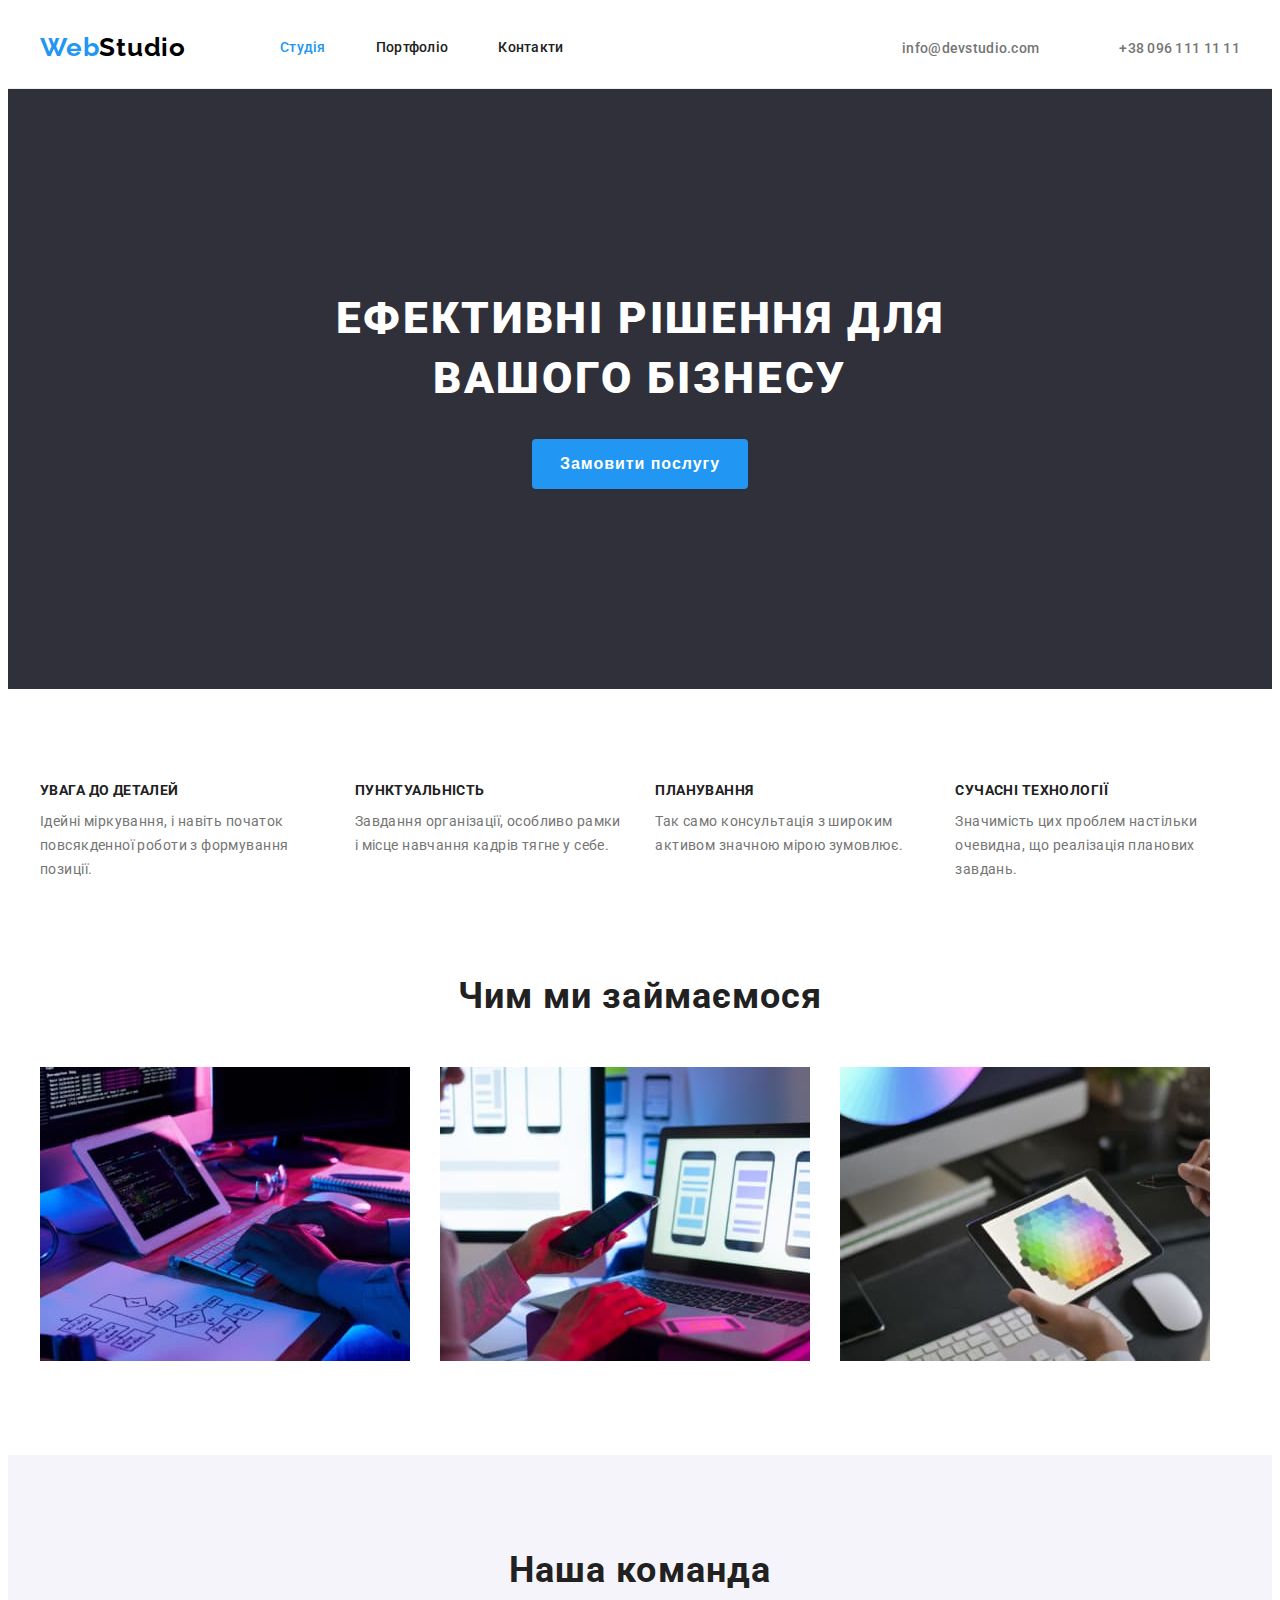
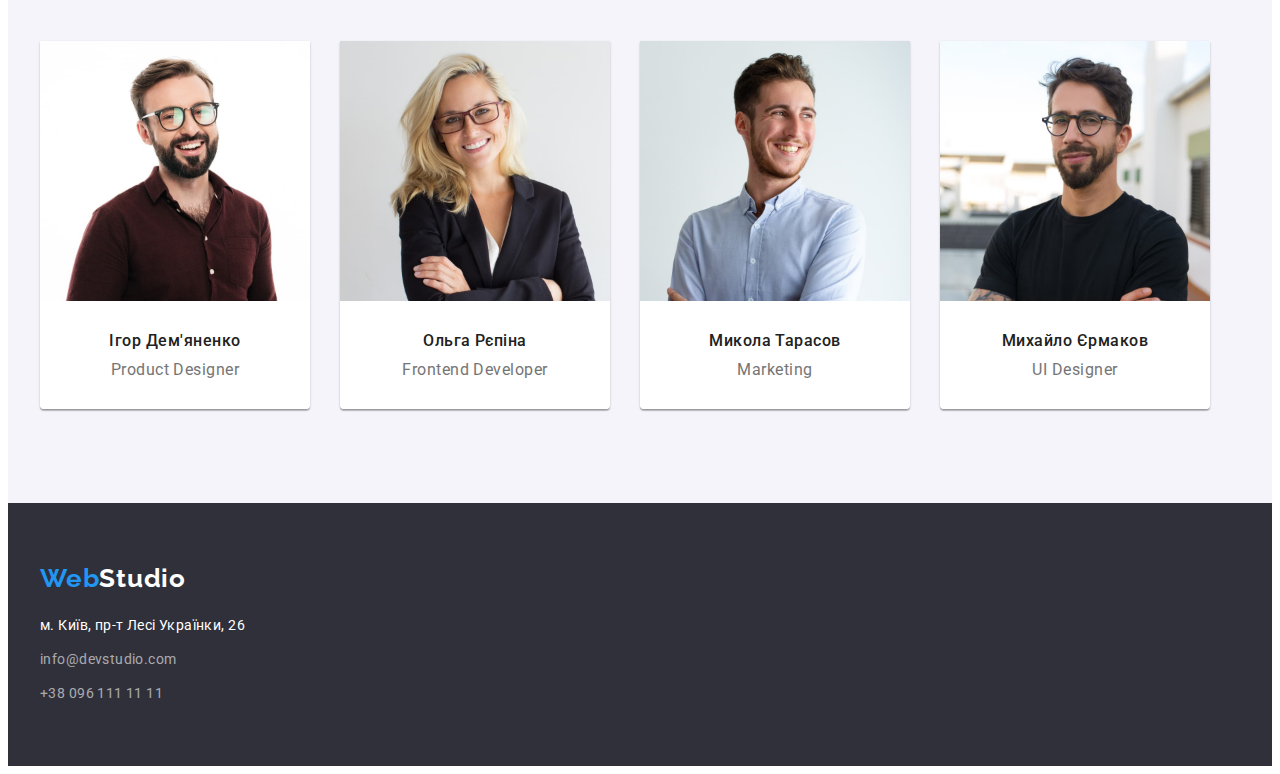
==== index.html @ 1982bd84 "add" ====
<!DOCTYPE html>
<html lang="uk">

<head>
  <meta charset="UTF-8" />
  <meta http-equiv="X-UA-Compatible" content="IE=edge" />
  <meta name="viewport" content="width=device-width, initial-scale=1.0" />
  <title>Document</title>
  <link rel="preconnect" href="https://fonts.googleapis.com" />
  <link rel="preconnect" href="https://fonts.gstatic.com" crossorigin />
  <link href="https://fonts.googleapis.com/css2?family=Raleway:wght@700&family=Roboto:wght@400;500;700;900&display=swap"
    rel="stylesheet" />
  <link rel="stylesheet" href="https://cdnjs.cloudflare.com/ajax/libs/modern-normalize/1.1.0/modern-normalize.min.css"
    integrity="sha512-wpPYUAdjBVSE4KJnH1VR1HeZfpl1ub8YT/NKx4PuQ5NmX2tKuGu6U/JRp5y+Y8XG2tV+wKQpNHVUX03MfMFn9Q=="
    crossorigin="anonymous" referrerpolicy="no-referrer" />
  <link rel="stylesheet" href="./css/styles.css" />
</head>

<body>
  <header class="main-header">
    <div class="container header-container">
      <nav class="page-nav">
        <a class="logo-link link" href="">
          <span class="logo-color-blue">Web<span class="logo-color-black">Studio</span></span>
        </a>
        <ul class="nav-list list">
          <li class="nav-list-item">
            <a class="nav-list-link-act link st" href="./index.html">Студія</a>
          </li>
          <li class="nav-list-item">
            <a class="nav-list-link-act link" href="./portfolio.html">Портфоліо</a>
          </li>
          <li class="nav-list-item">
            <a class="nav-list-link-act link" href="">Контакти</a>
          </li>
        </ul>
      </nav>
      <ul class="link-hd list">
        <li class="link-hd-item">
          <a class="contact-mail link" href="mailto:info@devstudio.com">info@devstudio.com</a>
        </li>
        <li class="link-hd-item">
          <a class="contact-number link" href="tel:+380961111111">+38 096 111 11 11</a>
        </li>
      </ul>
    </div>
  </header>
  <main>
    <section class="primery-box">
      <div class="box-con container">
        <h1 class="primery-title">Ефективні рішення для вашого бізнесу</h1>
        <button class="primery-btn" type="button">Замовити послугу</button>
      </div>
    </section>
    <section class="section-main">
      <div class="main-con container">
        <ul class="main-list list">
          <li class="main-list-item">
            <h3 class="main-list-subtitle">увага до деталей</h3>
            <p class="main-list-desc">
              Ідейні міркування, і навіть початок повсякденної роботи з
              формування позиції.
            </p>
          </li>
          <li class="main-list-item">
            <h3 class="main-list-subtitle">пунктуальність</h3>
            <p class="main-list-desc">
              Завдання організації, особливо рамки і місце навчання кадрів тягне
              у себе.
            </p>
          </li>
          <li class="main-list-item">
            <h3 class="main-list-subtitle">планування</h3>
            <p class="main-list-desc">
              Так само консультація з широким активом значною мірою зумовлює.
            </p>
          </li>
          <li class="main-list-item">
            <h3 class="main-list-subtitle">сучасні технології</h3>
            <p class="main-list-desc">
              Значимість цих проблем настільки очевидна, що реалізація планових
              завдань.
            </p>
          </li>
        </ul>
      </div>
    </section>
    <section class="section">
      <div class="gallery-con container">
        <h2 class="heading">Чим ми займаємося</h2>
        <ul class="gallery-list list">
          <li class="gallery-list-item">
            <img class="gallery-list-item-img" src="./images/img.jpg" alt="схема" width="370" height="294" />
          </li>
          <li class="gallery-list-item">
            <img class="gallery-list-item-img" src="./images/img-1.jpg" alt="ноутбук" width="370" height="294" />
          </li>
          <li class="gallery-list-item">
            <img class="gallery-list-item-img" src="./images/img-2.jpg" alt="планшет" width="370" height="294" />
          </li>
        </ul>
      </div>
    </section>
    <section class="section crew">
      <div class="crew-con container">
        <h2 class="heading">Наша команда</h2>
        <ul class="crew-list list">
          <li class="crew-list-item">
            <img class="crew-list-item-img" src="./images/img-3.jpg" alt="фото" width="270" height="260" />
            <div class="crew-pers">
              <h3 class="crew-list-item-name">Ігор Дем'яненко</h3>
              <p class="crew-list-item-prof" lang="en">Product Designer</p>
            </div>
          </li>
          <li class="crew-list-item">
            <img class="crew-list-item-img" src="./images/img-4.jpg" alt="фото" width="270" height="260" />
            <div class="crew-pers">
              <h3 class="crew-list-item-name">Ольга Рєпіна</h3>
              <p class="crew-list-item-prof" lang="en">Frontend Developer</p>
            </div>
          </li>
          <li class="crew-list-item">
            <img class="crew-list-item-img" src="./images/img-5.jpg" alt="фото" width="270" height="260" />
            <div class="crew-pers">
              <h3 class="crew-list-item-name">Микола Тарасов</h3>
              <p class="crew-list-item-prof" lang="en">Marketing</p>
            </div>
          </li>
          <li class="crew-list-item">
            <img class="crew-list-item-img" src="./images/img-6.jpg" alt="фото" width="270" height="260" />
            <div class="crew-pers">
              <h3 class="crew-list-item-name">Михайло Єрмаков</h3>
              <p class="crew-list-item-prof" lang="en">UI Designer</p>
            </div>
          </li>
        </ul>
      </div>
    </section>
  </main>
  <footer class="ft">
    <div class="tf-con container">
      <a class="logo-link-ft link" href="">
        <span class="logo-color-blue">Web</span><span class="logo-color-white">Studio</span>
      </a>
      <address class="adress-ft">
        <ul class="link-ft list">
          <li class="link-ft-item">
            <a class="contact-address-ft link" href="https://goo.gl/maps/BN8ndXtTMsgmYheH6" target="_blanK"
              rel="noopener noreferrer">
              м. Київ, пр-т Лесі Українки, 26</a>
          </li>
          <li class="link-ft-item">
            <a class="contact-mail-ft link" href="mailto:info@devstudio.com">
              info@devstudio.com</a>
          </li>
          <li class="link-ft-item">
            <a class="contact-number-ft link" href="tel:+380961111111">
              +38 096 111 11 11</a>
          </li>
        </ul>
      </address>
    </div>

  </footer>
</body>

</html>
---- css/styles.css ----
:root {
  --primery-font-family: "Roboto", sans-serif;
  --secondary-font-family: "Raleway", sans-serif;
  --active-font: #2196f3;
  --text-color-theme-dark: #ffffff;
  --main-text-color-theme-light: #757575;
  --secondary-text-color-theme-light: #212121;
  --link-ft-color: rgba(255, 255, 255, 0.6);
}

h1,
h2,
h3,
h4,
h5,
h6,
p {
  margin-top: 0;
  margin-bottom: 0;
}

ul,
ol {
  margin-top: 0;
  margin-bottom: 0;
  padding-left: 0;
}

img {
  display: block;
}

address {
  font-style: normal;
}

body {
  font-family: var(--primery-font-family);
  color: var(--main-text-color-theme-light);
}

.list {
  list-style: none;
}

.link {
  text-decoration: none;
}

.container {
  width: 1200px;
  margin-left: auto;
  margin-right: auto;
  padding-left: 15px;
  padding-right: 15px;
}

.section {
  padding-top: 94px;
  padding-bottom: 94px;
}


/*============ START HEADER =============*/
.main-header {
  border-bottom: 1px solid #ECECEC;
}

.header-container {
  display: flex;
  align-items: center;
}

.page-nav {
  display: flex;
  align-items: center;
}

.nav-list {
  display: flex;
  align-items: center;
}

.nav-list-link-act {
  display: block;
  padding-top: 32px;
  padding-bottom: 32px;
}

.link-hd {
  display: flex;
  margin-left: auto;
}

.link-hd-item:not(:last-child) {
  margin-right: 50px;
}

.logo-link {
  font-family: var(--secondary-font-family);
  font-weight: 700;
  font-size: 26px;
  line-height: 31px;
  letter-spacing: 0.03em;
  margin-right: 94px;
}

.nav-list-item:not(:last-child) {
  margin-right: 50px;
}

.logo-color-blue {
  color: var(--active-font);
}

.logo-color-black {
  color: #000000;
}



/*============ END HEADER ===============*/

/*----Studio----*/

/*============ START HERO ===============*/

.primery-box {
  background: #2f303a;
  padding-top: 200px;
  padding-bottom: 200px;
  text-align: center;
}

.primery-title {
  margin-left: auto;
  margin-right: auto;
  margin-bottom: 30px;
  width: 696px;
  font-weight: 900;
  font-size: 44px;
  line-height: 1.36;
  text-align: center;
  letter-spacing: 0.06em;
  text-transform: uppercase;
  color: var(--text-color-theme-dark);
}

.primery-btn {
  border-radius: 4px;
  border: 0px;
  padding: 10px 25px;
  min-width: 216px;
  font-weight: 700;
  font-size: 16px;
  line-height: 1.88;
  letter-spacing: 0.06em;
  color: var(--text-color-theme-dark);
  background-color: var(--active-font);
  cursor: pointer;
}

.primery-btn:active {
  background-color: #188ce8;
}

/*============ END HERO =================*/

/*============ START COMPONENTS =========*/
.nav-list-link-act {
  font-weight: 500;
  font-size: 14px;
  line-height: 1.14;
  letter-spacing: 0.02em;
  color: var(--secondary-text-color-theme-light);
  cursor: pointer;
}

.st,
.pf {
  color: var(--active-font);
}

.nav-list-link-act:hover,
.nav-list-link-act:focus {
  color: var(--active-font);
}

.contact-mail {
  font-weight: 500;
  font-size: 14px;
  line-height: 1.14;
  letter-spacing: 0.02em;
  color: var(--main-text-color-theme-light);
  cursor: pointer;
  margin-left: auto;
  margin-right: 30px;
}

.contact-mail:focus,
.contact-mail:hover {
  color: var(--active-font);
}

.contact-number {
  font-weight: 500;
  font-size: 14px;
  line-height: 1.14;
  letter-spacing: 0.02em;
  color: var(--main-text-color-theme-light);
  cursor: pointer;
}

.contact-number:focus,
.contact-number:hover {
  color: var(--active-font);
}

.section-main {
  padding-top: 94px;
}

.main-list {
  display: flex;
}


.main-list-item:not(:last-child) {
  margin-right: 30px;
  min-width: 270px;
}


.main-list-subtitle {
  font-weight: 700;
  font-size: 14px;
  line-height: 1.14;
  letter-spacing: 0.03em;
  text-transform: uppercase;
  margin-bottom: 10px;
  color: var(--secondary-text-color-theme-light);
}

.main-list-desc {
  font-size: 14px;
  line-height: 24px;
  letter-spacing: 0.03em;
}


.gallery-list-item:not(:nth-child(3n)) {
  margin-right: 30px;
}

.gallery-list-item:not(:nth-last-child(-n+3)) {
  margin-bottom: 30px;
}

.gallery-list {
  display: flex;
  flex-wrap: wrap;
}


.heading {
  font-weight: 700;
  font-size: 36px;
  line-height: 1.17;
  text-align: center;
  letter-spacing: 0.03em;
  margin-bottom: 50px;
  color: var(--secondary-text-color-theme-light);
}


.crew-list {
  display: flex;
  flex-wrap: wrap;
}

.cr .crew-list-item:not(:nth-child(4n)) {
  margin-right: 30px;
}

.crew-list-item:not(:nth-last-child(-n+4)) {
  margin-bottom: 30px;
}

.crew-list-item:not(:last-child) {
  margin-right: 30px;
}

.crew-list-item {
  box-shadow:
    0px 1px 3px rgba(0, 0, 0, 0.12),
    0px 1px 1px rgba(0, 0, 0, 0.14),
    0px 2px 1px rgba(0, 0, 0, 0.2);
  border-radius: 0px 0px 4px 4px;
}

.crew-pers {
  padding-top: 30px;
  padding-bottom: 30px;
  border-radius: 0px 0px 4px 4px;
  background: #FFFFFF;
}



.crew {
  background: #f5f4fa;
}

.crew-list-item-name {
  font-weight: 500;
  font-size: 16px;
  line-height: 1.19;
  text-align: center;
  letter-spacing: 0.03em;
  color: var(--secondary-text-color-theme-light);
  margin-bottom: 10px;
}

.crew-list-item-prof {
  font-size: 16px;
  line-height: 1.19;
  text-align: center;
  letter-spacing: 0.03em;
}

/*============ END COMPONENTS ===========*/


/*----Portflio----*/

/*============ STAR COMPONENTS ===========*/

.list-btn {
  display: flex;
  justify-content: center;
  margin-bottom: 50px;
}

.list-btn-item:not(:last-child) {
  margin-right: 8px;
}

.nav-btn {
  font-weight: 500;
  font-size: 16px;
  line-height: 1.63;
  text-align: center;
  letter-spacing: 0.03em;
  color: var(--secondary-text-color-theme-light);
  cursor: pointer;
  background: #F5F4FA;
  border-radius: 4px;
  border: none;
  padding: 6px 20px;
}

.nav-btn:hover,
.nav-btn:focus,
.nav-btn:active {
  background-color: var(--active-font);
  color: var(--text-color-theme-dark);
  border-radius: 4px;
  box-shadow:
    0px 3px 1px rgba(0, 0, 0, 0.1),
    0px 1px 2px rgba(0, 0, 0, 0.08),
    0px 2px 2px rgba(0, 0, 0, 0.12);
}

.project-list {
  display: flex;
  flex-wrap: wrap;
  margin-left: -30px;
  margin-top: -30px;
}

.project-list-item {
  margin-left: 30px;
  margin-top: 30px;
  flex-basis: calc((100%-270px)/9);
  background: #FFFFFF;
}

.project-link-item:focus,
.project-link-item:hover,
.project-link-item:active {
  box-shadow:
    0px 1px 1px rgba(0, 0, 0, 0.12),
    0px 4px 4px rgba(0, 0, 0, 0.06),
    1px 4px 6px rgba(0, 0, 0, 0.16);
}

.project-text {
  padding-top: 20px;
  padding-bottom: 20px;
  border: 1px solid #EEEEEE;
  border-top: none;
  padding-left: 24px;
  padding-right: 24px;
}

.project-list-item-name {
  font-weight: 700;
  font-size: 18px;
  line-height: 2;
  letter-spacing: 0.06em;
  color: var(--secondary-text-color-theme-light);
  margin-bottom: 4px;
}

.project-list-item-class {
  font-size: 16px;
  line-height: 1.88;
  letter-spacing: 0.03em;
  color: var(--main-text-color-theme-light);
}

/*============ END COMPONENTS ===========*/

/*============ START FOOTER =============*/


.ft {
  background: #2f303a;
  padding-top: 60px;
  padding-bottom: 60px;
}

.adress-ft {
  margin-top: 20px;
}

.link-ft-item:not(:last-child) {
  margin-bottom: 10px;
}

.logo-link-ft {
  font-family: "Raleway";
  font-weight: 700;
  font-size: 26px;
  line-height: 1.19;
  letter-spacing: 0.03em;
  color: var(--active-font);
}

.logo-color-white {
  color: #ffffff;
}

.contact-address-ft {
  font-style: normal;
  font-size: 14px;
  line-height: 1.71;
  letter-spacing: 0.03em;
  color: var(--text-color-theme-dark);
}

.contact-address-ft:hover,
.contact-address-ft:focus {
  color: var(--active-font);
}

.contact-mail-ft {
  font-style: normal;
  font-size: 14px;
  line-height: 1.71;
  letter-spacing: 0.03em;
  color: var(--link-ft-color);
}

.contact-mail-ft:hover,
.contact-mail-ft:focus {
  color: var(--active-font);
}

.contact-number-ft {
  font-style: normal;
  font-size: 14px;
  line-height: 1.71;
  letter-spacing: 0.03em;
  color: var(--link-ft-color);
}

.contact-number-ft:hover,
.contact-number-ft:focus {
  color: var(--active-font);
}

/*============ END FOOTER =============*/
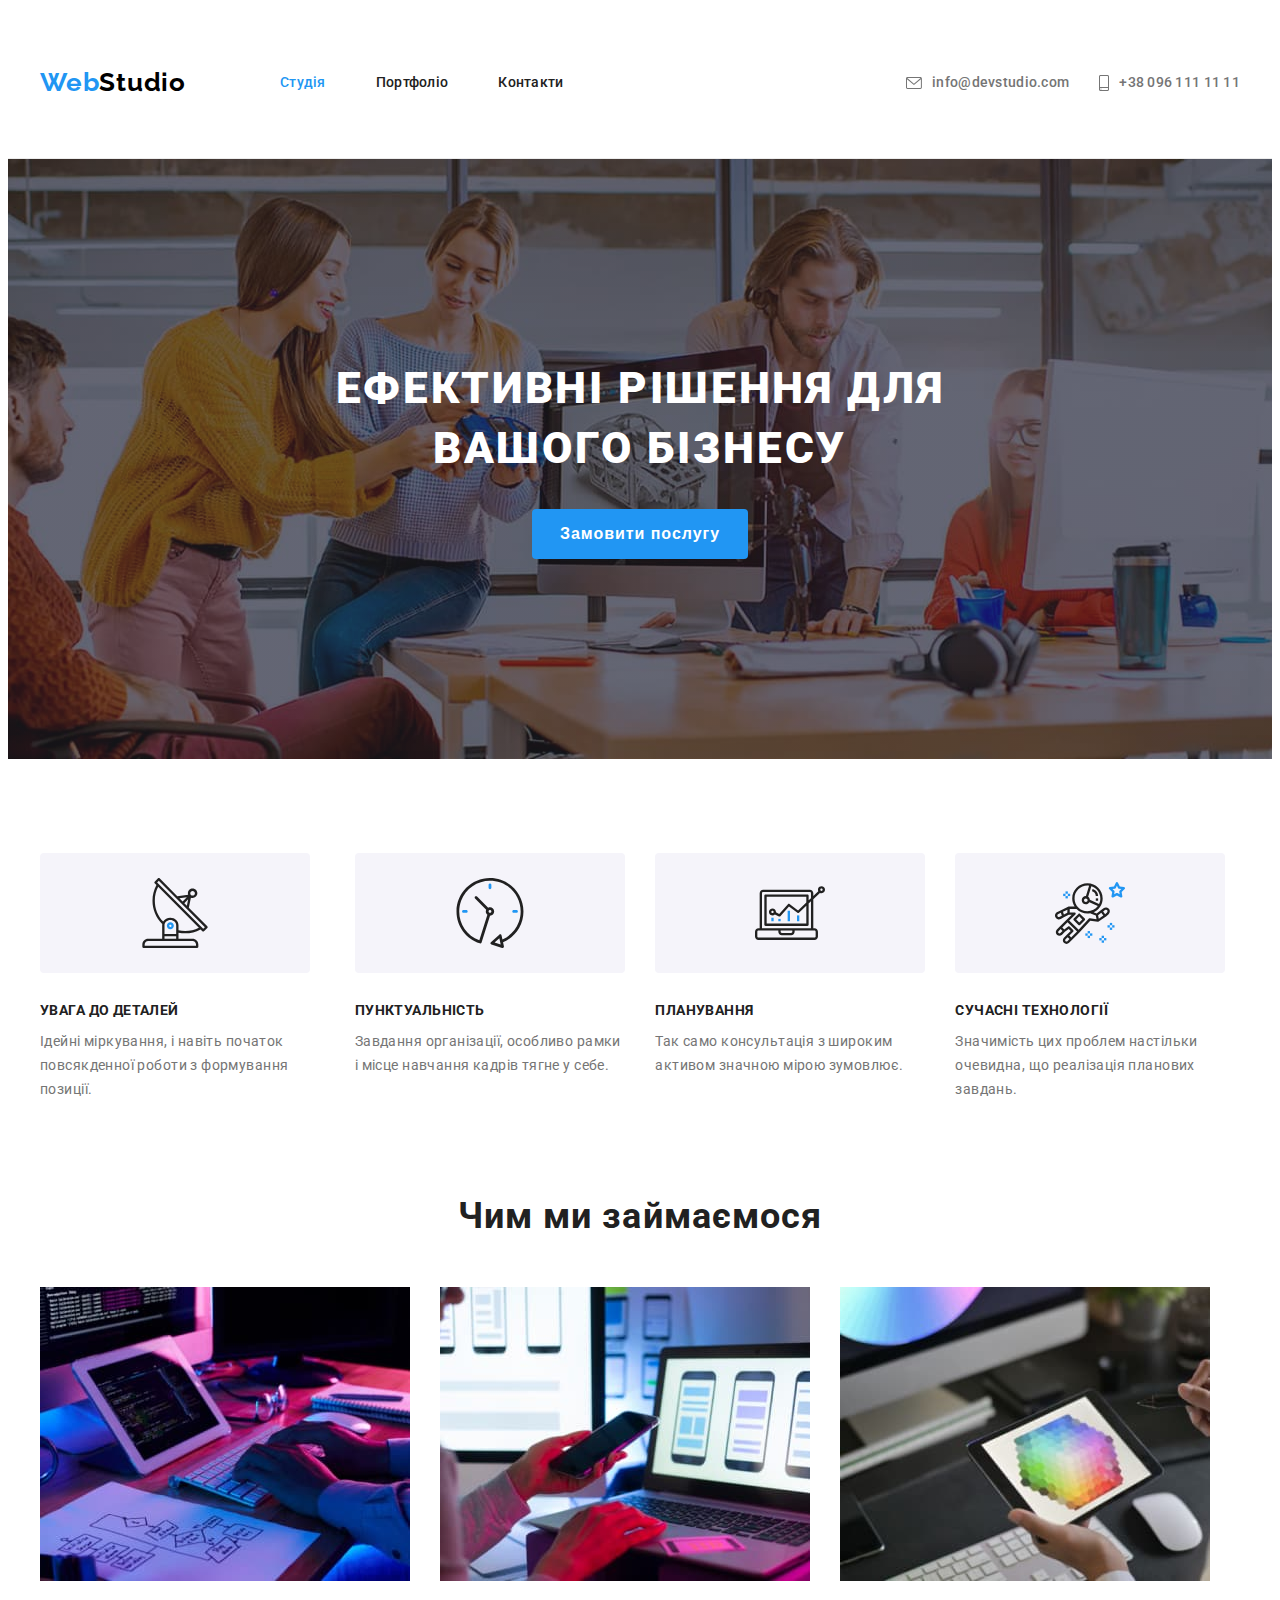
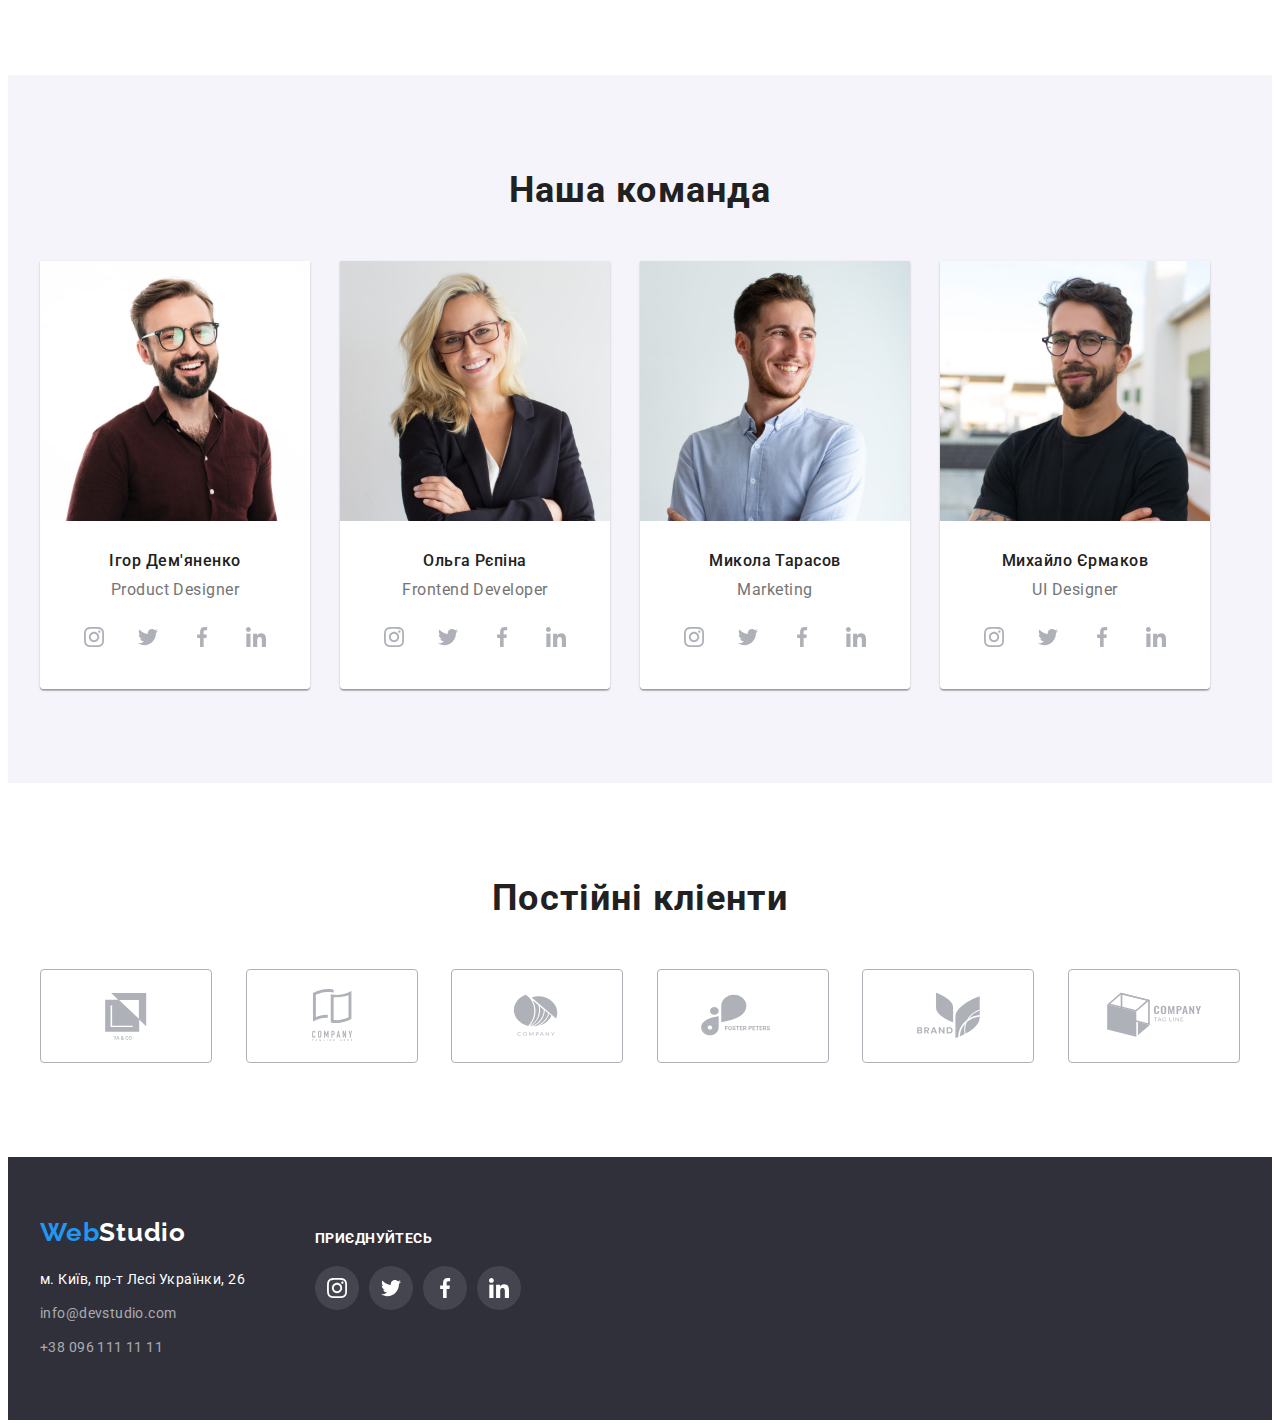
==== commit b9f5108e: "add" ====
--- a/index.html
+++ b/index.html
@@ -37,10 +37,16 @@
       </nav>
       <ul class="link-hd list">
         <li class="link-hd-item">
-          <a class="contact-mail link" href="mailto:info@devstudio.com">info@devstudio.com</a>
+          <a class="contact-mail link" href="mailto:info@devstudio.com">
+            <svg class="contact-mail-icon" width="16" higth="12">
+              <use href="./images/sprite.svg#icon-envelope"></use>
+            </svg>info@devstudio.com</a>
         </li>
         <li class="link-hd-item">
-          <a class="contact-number link" href="tel:+380961111111">+38 096 111 11 11</a>
+          <a class="contact-number link" href="tel:+380961111111">
+            <svg class="contact-number-icon" width="10" higth="16">
+              <use href="./images/sprite.svg#icon-smartphone"></use>
+            </svg>+38 096 111 11 11</a>
         </li>
       </ul>
     </div>
@@ -56,6 +62,11 @@
       <div class="main-con container">
         <ul class="main-list list">
           <li class="main-list-item">
+            <div class="main-list-icon">
+              <svg class="main-list-item-icon" width="70" height="70">
+                <use href="./images/sprite.svg#icon-antenna"></use>
+              </svg>
+            </div>
             <h3 class="main-list-subtitle">увага до деталей</h3>
             <p class="main-list-desc">
               Ідейні міркування, і навіть початок повсякденної роботи з
@@ -63,6 +74,11 @@
             </p>
           </li>
           <li class="main-list-item">
+            <div class="main-list-icon">
+              <svg class="main-list-item-icon" width="70" height="70">
+                <use href="./images/sprite.svg#icon-clock"></use>
+              </svg>
+            </div>
             <h3 class="main-list-subtitle">пунктуальність</h3>
             <p class="main-list-desc">
               Завдання організації, особливо рамки і місце навчання кадрів тягне
@@ -70,12 +86,22 @@
             </p>
           </li>
           <li class="main-list-item">
+            <div class="main-list-icon">
+              <svg class="main-list-item-icon" width="70" height="70">
+                <use href="./images/sprite.svg#icon-diagram"></use>
+              </svg>
+            </div>
             <h3 class="main-list-subtitle">планування</h3>
             <p class="main-list-desc">
               Так само консультація з широким активом значною мірою зумовлює.
             </p>
           </li>
           <li class="main-list-item">
+            <div class="main-list-icon">
+              <svg class="main-list-item-icon" width="70" height="70">
+                <use href="./images/sprite.svg#icon-astronaut"></use>
+              </svg>
+            </div>
             <h3 class="main-list-subtitle">сучасні технології</h3>
             <p class="main-list-desc">
               Значимість цих проблем настільки очевидна, що реалізація планових
@@ -110,6 +136,36 @@
             <div class="crew-pers">
               <h3 class="crew-list-item-name">Ігор Дем'яненко</h3>
               <p class="crew-list-item-prof" lang="en">Product Designer</p>
+              <ul class="social-list-crew list">
+                <li class="social-list-item-crew">
+                  <a class="social-list-link-crew" href="">
+                    <svg class="social-list-icon" width="20" height="20">
+                      <use href="./images/sprite.svg#icon-instagram"></use>
+                    </svg>
+                  </a>
+                </li>
+                <li class="social-list-item-crew">
+                  <a class="social-list-link-crew" href="">
+                    <svg class="social-list-icon" width="20" height="20">
+                      <use href="./images/sprite.svg#icon-twitter"></use>
+                    </svg>
+                  </a>
+                </li>
+                <li class="social-list-item-crew">
+                  <a class="social-list-link-crew" href="">
+                    <svg class="social-list-icon" width="20" height="20">
+                      <use href="./images/sprite.svg#icon-facebook"></use>
+                    </svg>
+                  </a>
+                </li>
+                <li class="social-list-item-crew">
+                  <a class="social-list-link-crew" href="">
+                    <svg class="social-list-icon" width="20" height="20">
+                      <use href="./images/sprite.svg#icon-linkedin"></use>
+                    </svg>
+                  </a>
+                </li>
+              </ul>
             </div>
           </li>
           <li class="crew-list-item">
@@ -117,6 +173,36 @@
             <div class="crew-pers">
               <h3 class="crew-list-item-name">Ольга Рєпіна</h3>
               <p class="crew-list-item-prof" lang="en">Frontend Developer</p>
+              <ul class="social-list-crew list">
+                <li class="social-list-item-crew">
+                  <a class="social-list-link-crew" href="">
+                    <svg class="social-list-icon" width="20" height="20">
+                      <use href="./images/sprite.svg#icon-instagram"></use>
+                    </svg>
+                  </a>
+                </li>
+                <li class="social-list-item-crew">
+                  <a class="social-list-link-crew" href="">
+                    <svg class="social-list-icon" width="20" height="20">
+                      <use href="./images/sprite.svg#icon-twitter"></use>
+                    </svg>
+                  </a>
+                </li>
+                <li class="social-list-item-crew">
+                  <a class="social-list-link-crew" href="">
+                    <svg class="social-list-icon" width="20" height="20">
+                      <use href="./images/sprite.svg#icon-facebook"></use>
+                    </svg>
+                  </a>
+                </li>
+                <li class="social-list-item-crew">
+                  <a class="social-list-link-crew" href="">
+                    <svg class="social-list-icon" width="20" height="20">
+                      <use href="./images/sprite.svg#icon-linkedin"></use>
+                    </svg>
+                  </a>
+                </li>
+              </ul>
             </div>
           </li>
           <li class="crew-list-item">
@@ -124,6 +210,36 @@
             <div class="crew-pers">
               <h3 class="crew-list-item-name">Микола Тарасов</h3>
               <p class="crew-list-item-prof" lang="en">Marketing</p>
+              <ul class="social-list-crew list">
+                <li class="social-list-item-crew">
+                  <a class="social-list-link-crew" href="">
+                    <svg class="social-list-icon" width="20" height="20">
+                      <use href="./images/sprite.svg#icon-instagram"></use>
+                    </svg>
+                  </a>
+                </li>
+                <li class="social-list-item-crew">
+                  <a class="social-list-link-crew" href="">
+                    <svg class="social-list-icon" width="20" height="20">
+                      <use href="./images/sprite.svg#icon-twitter"></use>
+                    </svg>
+                  </a>
+                </li>
+                <li class="social-list-item-crew">
+                  <a class="social-list-link-crew" href="">
+                    <svg class="social-list-icon" width="20" height="20">
+                      <use href="./images/sprite.svg#icon-facebook"></use>
+                    </svg>
+                  </a>
+                </li>
+                <li class="social-list-item-crew">
+                  <a class="social-list-link-crew" href="">
+                    <svg class="social-list-icon" width="20" height="20">
+                      <use href="./images/sprite.svg#icon-linkedin"></use>
+                    </svg>
+                  </a>
+                </li>
+              </ul>
             </div>
           </li>
           <li class="crew-list-item">
@@ -131,9 +247,90 @@
             <div class="crew-pers">
               <h3 class="crew-list-item-name">Михайло Єрмаков</h3>
               <p class="crew-list-item-prof" lang="en">UI Designer</p>
+              <ul class="social-list-crew list">
+                <li class="social-list-item-crew">
+                  <a class="social-list-link-crew" href="">
+                    <svg class="social-list-icon" width="20" height="20">
+                      <use href="./images/sprite.svg#icon-instagram"></use>
+                    </svg>
+                  </a>
+                </li>
+                <li class="social-list-item-crew">
+                  <a class="social-list-link-crew" href="">
+                    <svg class="social-list-icon" width="20" height="20">
+                      <use href="./images/sprite.svg#icon-twitter"></use>
+                    </svg>
+                  </a>
+                </li>
+                <li class="social-list-item-crew">
+                  <a class="social-list-link-crew" href="">
+                    <svg class="social-list-icon" width="20" height="20">
+                      <use href="./images/sprite.svg#icon-facebook"></use>
+                    </svg>
+                  </a>
+                </li>
+                <li class="social-list-item-crew">
+                  <a class="social-list-link-crew" href="">
+                    <svg class="social-list-icon" width="20" height="20">
+                      <use href="./images/sprite.svg#icon-linkedin"></use>
+                    </svg>
+                  </a>
+                </li>
+              </ul>
             </div>
           </li>
         </ul>
+      </div>
+    </section>
+    <section class="clients section">
+      <div class="client-constant container">
+        <h2 class="heading">Постійні кліенти</h2>
+        <div>
+          <ul class="client-list list">
+            <li class="client-list-item">
+              <a class="client-link-item" href="">
+                <svg class="client-icon" width="170" height="92">
+                  <use href="./images/sprite.svg#icon-client-1"></use>
+                </svg>
+              </a>
+            </li>
+            <li class="client-list-item">
+              <a class="client-link-item" href="">
+                <svg class="client-icon" width="170" height="92">
+                  <use href="./images/sprite.svg#icon-client-2"></use>
+                </svg>
+              </a>
+            </li>
+            <li class="client-list-item">
+              <a class="client-link-item" href="">
+                <svg class="client-icon" width="170" height="92">
+                  <use href="./images/sprite.svg#icon-client-3"></use>
+                </svg>
+              </a>
+            </li>
+            <li class="client-list-item">
+              <a class="client-link-item" href="">
+                <svg class="client-icon" width="170" height="92">
+                  <use href="./images/sprite.svg#icon-client-4"></use>
+                </svg>
+              </a>
+            </li>
+            <li class="client-list-item">
+              <a class="client-link-item" href="">
+                <svg class="client-icon" width="170" height="92">
+                  <use href="./images/sprite.svg#icon-client-5"></use>
+                </svg>
+              </a>
+            </li>
+            <li class="client-list-item">
+              <a class="client-link-item" href="">
+                <svg class="client-icon" width="170" height="92">
+                  <use href="./images/sprite.svg#icon-client-6"></use>
+                </svg>
+              </a>
+            </li>
+          </ul>
+        </div>
       </div>
     </section>
   </main>
@@ -142,25 +339,60 @@
       <a class="logo-link-ft link" href="">
         <span class="logo-color-blue">Web</span><span class="logo-color-white">Studio</span>
       </a>
-      <address class="adress-ft">
-        <ul class="link-ft list">
-          <li class="link-ft-item">
-            <a class="contact-address-ft link" href="https://goo.gl/maps/BN8ndXtTMsgmYheH6" target="_blanK"
-              rel="noopener noreferrer">
-              м. Київ, пр-т Лесі Українки, 26</a>
-          </li>
-          <li class="link-ft-item">
-            <a class="contact-mail-ft link" href="mailto:info@devstudio.com">
-              info@devstudio.com</a>
-          </li>
-          <li class="link-ft-item">
-            <a class="contact-number-ft link" href="tel:+380961111111">
-              +38 096 111 11 11</a>
-          </li>
-        </ul>
-      </address>
+      <div class="cont-ft">
+        <address class="adress-ft">
+          <ul class="link-ft list">
+            <li class="link-ft-item">
+              <a class="contact-address-ft link" href="https://goo.gl/maps/BN8ndXtTMsgmYheH6" target="_blanK"
+                rel="noopener noreferrer">
+                м. Київ, пр-т Лесі Українки, 26</a>
+            </li>
+            <li class="link-ft-item">
+              <a class="contact-mail-ft link" href="mailto:info@devstudio.com">
+                info@devstudio.com</a>
+            </li>
+            <li class="link-ft-item">
+              <a class="contact-number-ft link" href="tel:+380961111111">
+                +38 096 111 11 11</a>
+            </li>
+          </ul>
+        </address>
+
+        <div class="social-ft">
+          <h3 class="social-ft-list">приєднуйтесь</h3>
+          <ul class="social-list-ft list">
+            <li class="social-list-item-ft">
+              <a class="social-list-link-ft" href="">
+                <svg class="social-list-icon-ft" width="20" height="20">
+                  <use href="./images/sprite.svg#icon-instagram"></use>
+                </svg>
+              </a>
+            </li>
+            <li class="social-list-item-ft">
+              <a class="social-list-link-ft" href="">
+                <svg class="social-list-icon-ft" width="20" height="20">
+                  <use href="./images/sprite.svg#icon-twitter"></use>
+                </svg>
+              </a>
+            </li>
+            <li class="social-list-item-ft">
+              <a class="social-list-link-ft" href="">
+                <svg class="social-list-icon-ft" width="20" height="20">
+                  <use href="./images/sprite.svg#icon-facebook"></use>
+                </svg>
+              </a>
+            </li>
+            <li class="social-list-item-ft">
+              <a class="social-list-link-ft" href="">
+                <svg class="social-list-icon-ft" width="20" height="20">
+                  <use href="./images/sprite.svg#icon-linkedin"></use>
+                </svg>
+              </a>
+            </li>
+          </ul>
+        </div>
+      </div>
     </div>
-
   </footer>
 </body>
 
--- a/css/styles.css
+++ b/css/styles.css
@@ -39,6 +39,7 @@
   color: var(--main-text-color-theme-light);
 }
 
+
 .list {
   list-style: none;
 }
@@ -93,7 +94,7 @@
 }
 
 .link-hd-item:not(:last-child) {
-  margin-right: 50px;
+  margin-right: 30px;
 }
 
 .logo-link {
@@ -117,8 +118,6 @@
   color: #000000;
 }
 
-
-
 /*============ END HEADER ===============*/
 
 /*----Studio----*/
@@ -126,7 +125,17 @@
 /*============ START HERO ===============*/
 
 .primery-box {
-  background: #2f303a;
+  background-image: linear-gradient(rgba(47, 48, 58, 0.4),
+      rgba(47, 48, 58, 0.4)),
+    url("../images/img-logo.jpg");
+  background-color: #c4c4c4;
+  background-size: 1600px 600px;
+  /* max-width: 1600px;
+  background-size: cover;*/
+
+  background-repeat: no-repeat;
+  background-position: center center;
+
   padding-top: 200px;
   padding-bottom: 200px;
   text-align: center;
@@ -194,12 +203,26 @@
   color: var(--main-text-color-theme-light);
   cursor: pointer;
   margin-left: auto;
-  margin-right: 30px;
+  /*margin-right: 30px;*/
+  display: flex;
+  /*flex-direction: row;
+  flex-wrap: nowrap;*/
+  align-items: center;
 }
 
 .contact-mail:focus,
 .contact-mail:hover {
   color: var(--active-font);
+}
+
+.contact-mail-icon {
+  margin-right: 10px;
+  fill: var(--main-text-color-theme-light);
+}
+
+.contact-mail:focus .contact-mail-icon,
+.contact-mail:hover .contact-mail-icon {
+  fill: var(--active-font);
 }
 
 .contact-number {
@@ -209,12 +232,33 @@
   letter-spacing: 0.02em;
   color: var(--main-text-color-theme-light);
   cursor: pointer;
+  display: flex;
+  /*flex-direction: row;
+  flex-wrap: nowrap;*/
+  align-items: center;
 }
 
 .contact-number:focus,
 .contact-number:hover {
   color: var(--active-font);
 }
+
+.contact-number-icon {
+  margin-right: 10px;
+  fill: var(--main-text-color-theme-light);
+}
+
+
+.contact-number:focus .contact-number-icon,
+.contact-number:hover .contact-number-icon {
+  fill: var(--active-font);
+}
+
+
+
+
+
+
 
 .section-main {
   padding-top: 94px;
@@ -228,6 +272,22 @@
 .main-list-item:not(:last-child) {
   margin-right: 30px;
   min-width: 270px;
+}
+
+.main-list-icon {
+  background: #F5F4FA;
+  border-radius: 4px;
+  width: 270px;
+  height: 120px;
+  display: flex;
+  margin-bottom: 30px;
+}
+
+.main-list-item-icon {
+  margin-left: auto;
+  margin-right: auto;
+  margin-top: auto;
+  margin-bottom: auto;
 }
 
 
@@ -278,7 +338,7 @@
   flex-wrap: wrap;
 }
 
-.cr .crew-list-item:not(:nth-child(4n)) {
+.crew-list-item:not(:nth-child(4n)) {
   margin-right: 30px;
 }
 
@@ -303,6 +363,8 @@
   padding-bottom: 30px;
   border-radius: 0px 0px 4px 4px;
   background: #FFFFFF;
+  padding-right: 32px;
+  padding-left: 32px;
 }
 
 
@@ -327,6 +389,37 @@
   text-align: center;
   letter-spacing: 0.03em;
 }
+
+.social-list-link-crew {
+  display: flex;
+  width: 44px;
+  height: 44px;
+  background-color: #ffffff;
+  border-radius: 50%;
+  align-items: center;
+  justify-content: center;
+}
+
+.social-list-crew {
+  display: flex;
+  justify-content: space-between;
+  margin-top: 16px;
+}
+
+.social-list-icon {
+  fill: #AFB1B8;
+}
+
+.social-list-link-crew:hover .social-list-icon,
+.social-list-link-crew:focus .social-list-icon {
+  fill: var(--text-color-theme-dark);
+}
+
+.social-list-link-crew:hover,
+.social-list-link-crew:focus {
+  background-color: var(--active-font);
+}
+
 
 /*============ END COMPONENTS ===========*/
 
@@ -419,6 +512,35 @@
   color: var(--main-text-color-theme-light);
 }
 
+.client-list {
+  display: flex;
+  justify-content: space-between;
+}
+
+.client-link-item {
+  display: flex;
+  width: 170px;
+  height: 92px;
+  border: 1px solid #AFB1B8;
+  border-radius: 4px;
+}
+
+.client-icon {
+  fill: #AFB1B8;
+}
+
+.client-link-item:hover .client-icon,
+.client-link-item:focus .client-icon {
+  fill: var(--active-font);
+}
+
+.client-link-item:hover,
+.client-link-item:focus {
+  border: 1px solid var(--active-font);
+}
+
+
+
 /*============ END COMPONENTS ===========*/
 
 /*============ START FOOTER =============*/
@@ -429,6 +551,7 @@
   padding-top: 60px;
   padding-bottom: 60px;
 }
+
 
 .adress-ft {
   margin-top: 20px;
@@ -490,4 +613,53 @@
   color: var(--active-font);
 }
 
+.social-ft-list {
+  font-family: 'Roboto';
+  font-style: normal;
+  font-weight: 700;
+  font-size: 14px;
+  line-height: 16px;
+  letter-spacing: 0.03em;
+  text-transform: uppercase;
+  color: #FFFFFF;
+  margin-top: -18px;
+}
+
+.cont-ft {
+  display: flex;
+}
+
+.social-list-ft {
+  display: flex;
+  justify-content: space-between;
+  margin-top: 20px;
+}
+
+.social-ft {
+  margin-left: 70px;
+  min-width: 206px;
+}
+
+.social-list-link-ft {
+  display: flex;
+  width: 44px;
+  height: 44px;
+  background: rgba(255, 255, 255, 0.1);
+  border-radius: 50%;
+  align-items: center;
+  justify-content: center;
+
+}
+
+.social-list-icon-ft {
+  fill: var(--text-color-theme-dark);
+}
+
+
+
+.social-list-link-ft:hover,
+.social-list-link-ft:focus {
+  background: var(--active-font);
+}
+
 /*============ END FOOTER =============*/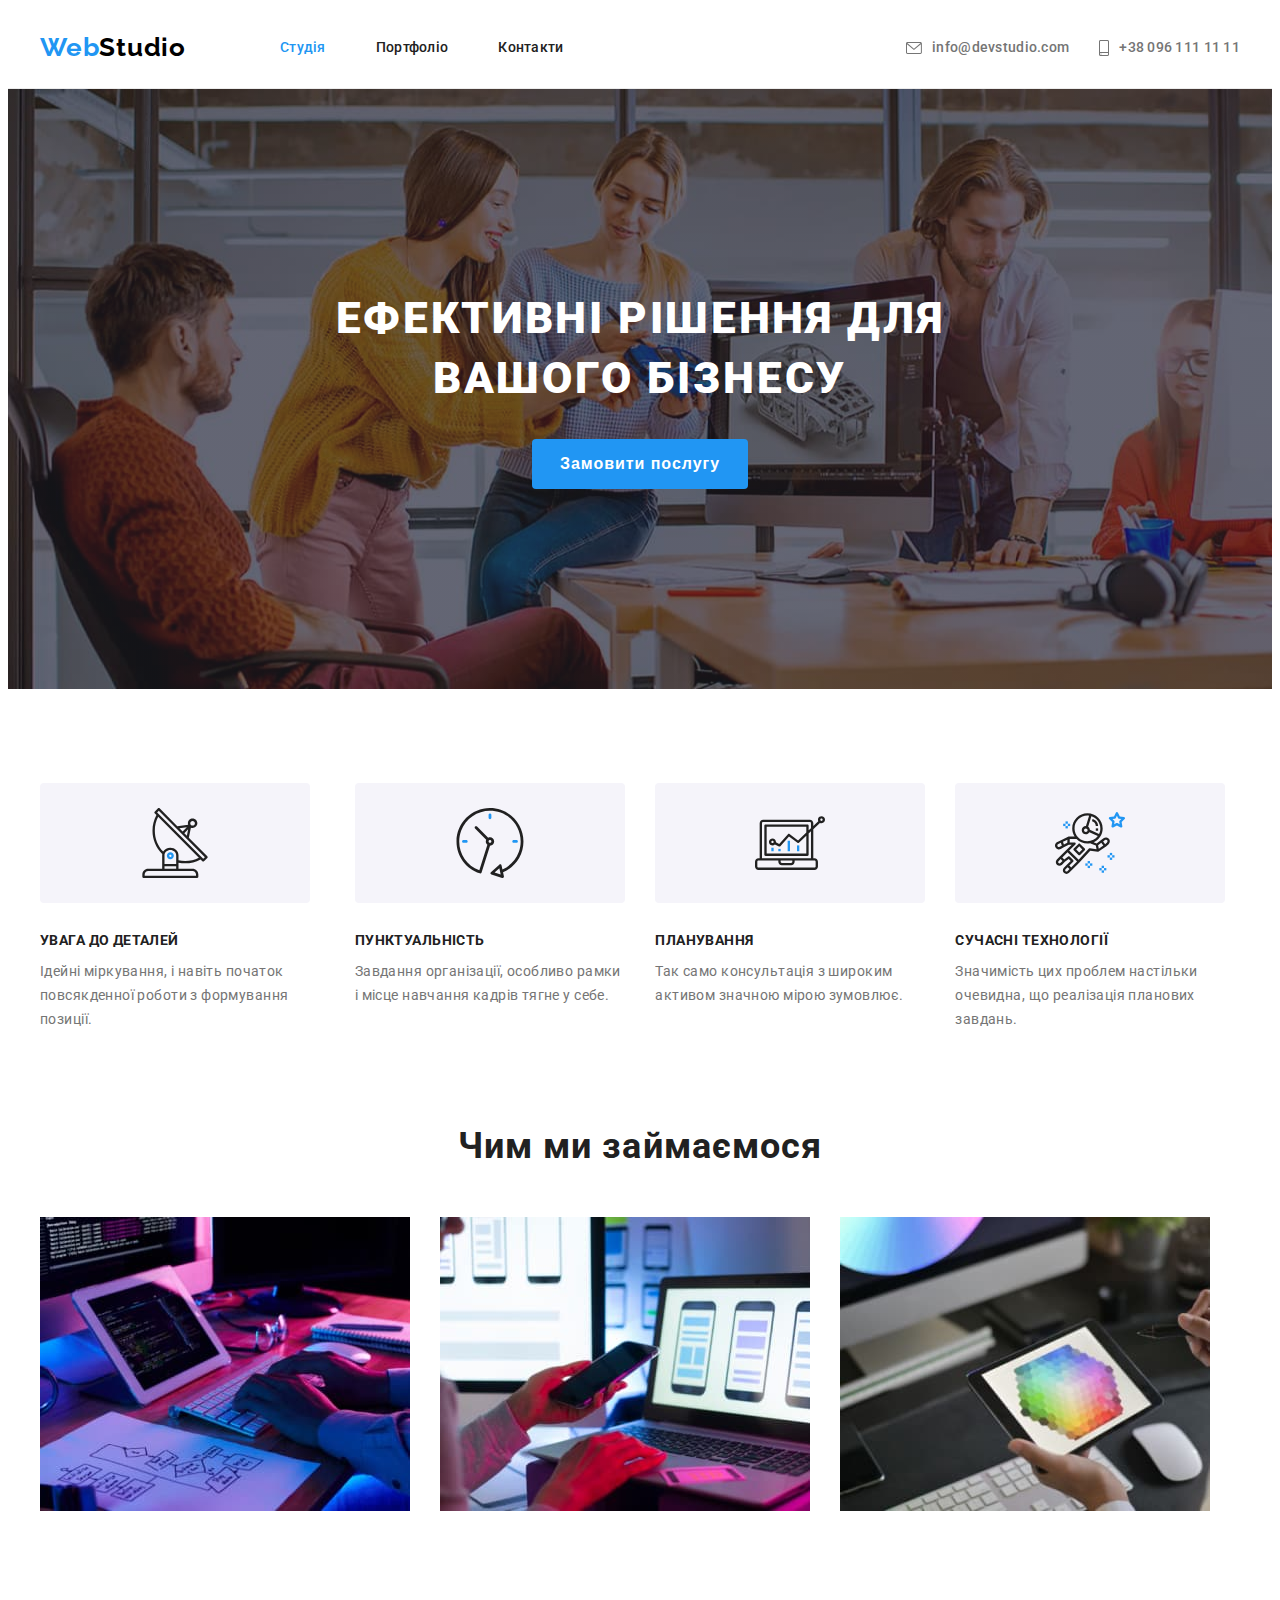
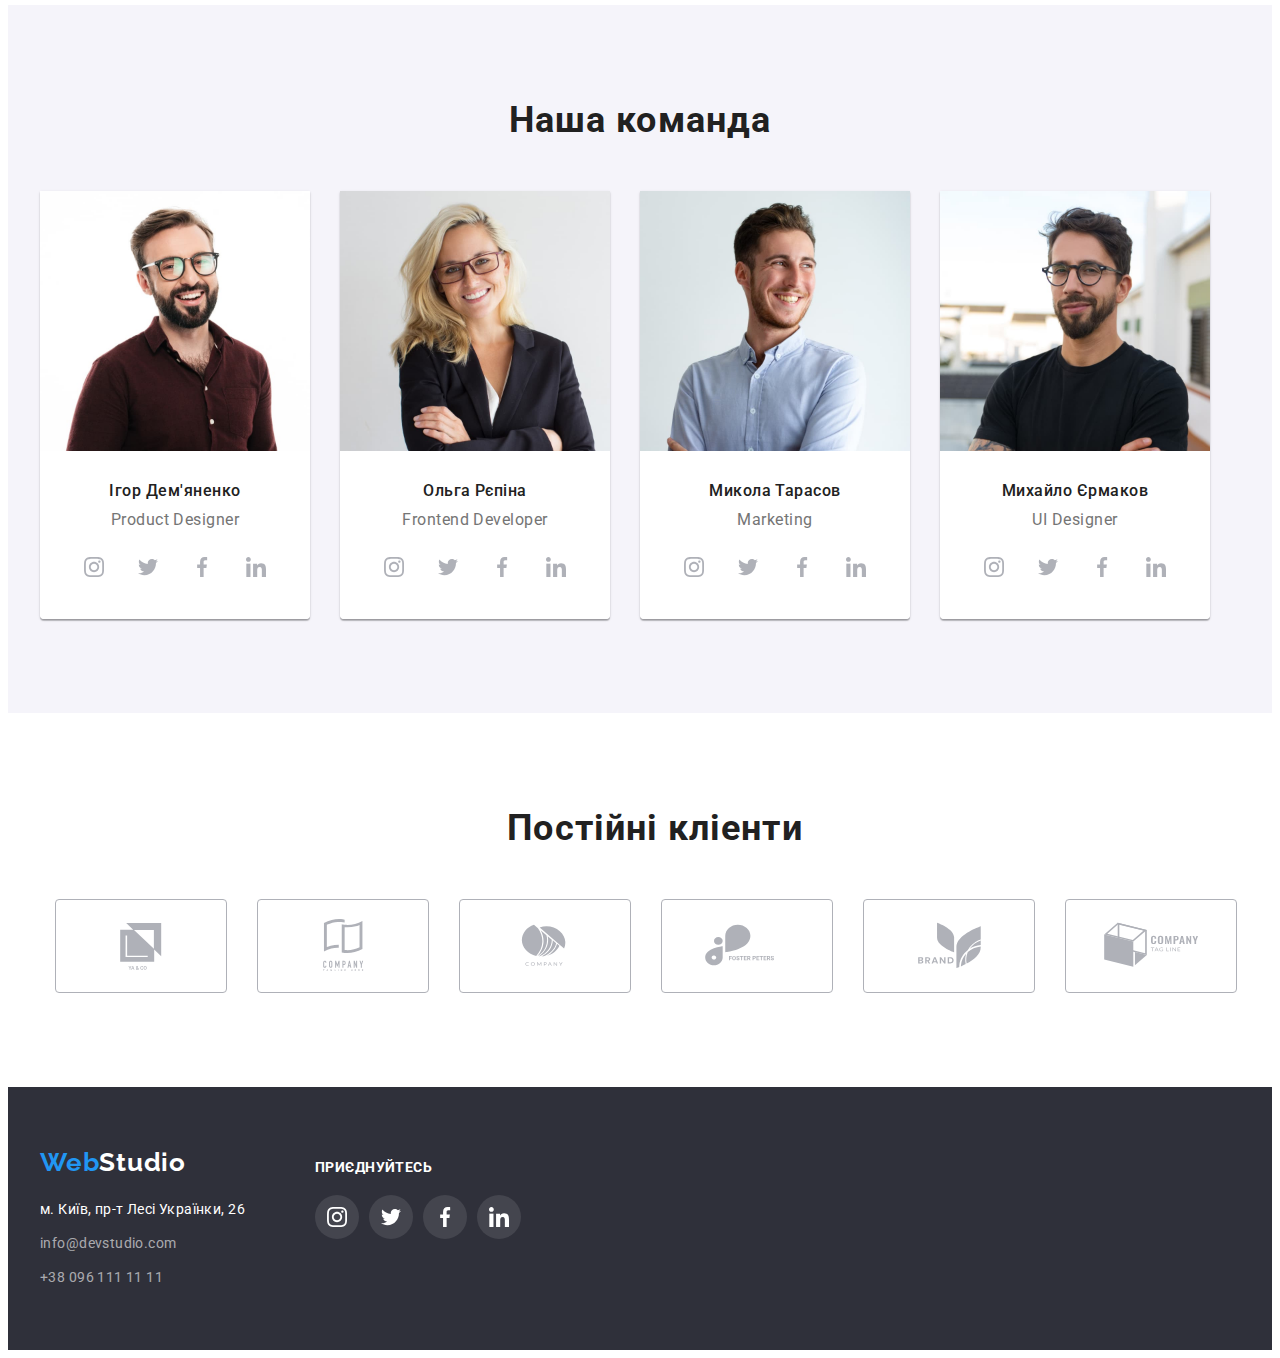
==== commit a0d992a4: "add" ====
--- a/index.html
+++ b/index.html
@@ -38,13 +38,13 @@
       <ul class="link-hd list">
         <li class="link-hd-item">
           <a class="contact-mail link" href="mailto:info@devstudio.com">
-            <svg class="contact-mail-icon" width="16" higth="12">
+            <svg class="contact-mail-icon" width="16" height="12">
               <use href="./images/sprite.svg#icon-envelope"></use>
             </svg>info@devstudio.com</a>
         </li>
         <li class="link-hd-item">
           <a class="contact-number link" href="tel:+380961111111">
-            <svg class="contact-number-icon" width="10" higth="16">
+            <svg class="contact-number-icon" width="10" height="16">
               <use href="./images/sprite.svg#icon-smartphone"></use>
             </svg>+38 096 111 11 11</a>
         </li>
@@ -284,8 +284,8 @@
     </section>
     <section class="clients section">
       <div class="client-constant container">
-        <h2 class="heading">Постійні кліенти</h2>
-        <div>
+        <div class="container">
+          <h2 class="heading">Постійні кліенти</h2>
           <ul class="client-list list">
             <li class="client-list-item">
               <a class="client-link-item" href="">
@@ -336,28 +336,29 @@
   </main>
   <footer class="ft">
     <div class="tf-con container">
-      <a class="logo-link-ft link" href="">
-        <span class="logo-color-blue">Web</span><span class="logo-color-white">Studio</span>
-      </a>
       <div class="cont-ft">
-        <address class="adress-ft">
-          <ul class="link-ft list">
-            <li class="link-ft-item">
-              <a class="contact-address-ft link" href="https://goo.gl/maps/BN8ndXtTMsgmYheH6" target="_blanK"
-                rel="noopener noreferrer">
-                м. Київ, пр-т Лесі Українки, 26</a>
-            </li>
-            <li class="link-ft-item">
-              <a class="contact-mail-ft link" href="mailto:info@devstudio.com">
-                info@devstudio.com</a>
-            </li>
-            <li class="link-ft-item">
-              <a class="contact-number-ft link" href="tel:+380961111111">
-                +38 096 111 11 11</a>
-            </li>
-          </ul>
-        </address>
-
+        <div>
+          <a class="logo-link-ft link" href="">
+            <span class="logo-color-blue">Web</span><span class="logo-color-white">Studio</span>
+          </a>
+          <address class="adress-ft">
+            <ul class="link-ft list">
+              <li class="link-ft-item">
+                <a class="contact-address-ft link" href="https://goo.gl/maps/BN8ndXtTMsgmYheH6" target="_blanK"
+                  rel="noopener noreferrer">
+                  м. Київ, пр-т Лесі Українки, 26</a>
+              </li>
+              <li class="link-ft-item">
+                <a class="contact-mail-ft link" href="mailto:info@devstudio.com">
+                  info@devstudio.com</a>
+              </li>
+              <li class="link-ft-item">
+                <a class="contact-number-ft link" href="tel:+380961111111">
+                  +38 096 111 11 11</a>
+              </li>
+            </ul>
+          </address>
+        </div>
         <div class="social-ft">
           <h3 class="social-ft-list">приєднуйтесь</h3>
           <ul class="social-list-ft list">
@@ -394,6 +395,6 @@
       </div>
     </div>
   </footer>
-</body>
+  </body>
 
 </html>--- a/css/styles.css
+++ b/css/styles.css
@@ -70,6 +70,7 @@
 .header-container {
   display: flex;
   align-items: center;
+  /*height: 80px;*/
 }
 
 .page-nav {
@@ -91,7 +92,7 @@
 .link-hd {
   display: flex;
   margin-left: auto;
-}
+} 
 
 .link-hd-item:not(:last-child) {
   margin-right: 30px;
@@ -129,16 +130,16 @@
       rgba(47, 48, 58, 0.4)),
     url("../images/img-logo.jpg");
   background-color: #c4c4c4;
-  background-size: 1600px 600px;
-  /* max-width: 1600px;
-  background-size: cover;*/
-
+  
+  max-width: 1600px;
+  background-size: cover;
   background-repeat: no-repeat;
-  background-position: center center;
-
+ 
   padding-top: 200px;
   padding-bottom: 200px;
   text-align: center;
+margin-left: auto;
+margin-right: auto;
 }
 
 .primery-title {
@@ -444,7 +445,7 @@
   line-height: 1.63;
   text-align: center;
   letter-spacing: 0.03em;
-  color: var(--secondary-text-color-theme-light);
+ /* color: var(--secondary-text-color-theme-light);*/
   cursor: pointer;
   background: #F5F4FA;
   border-radius: 4px;
@@ -457,7 +458,6 @@
 .nav-btn:active {
   background-color: var(--active-font);
   color: var(--text-color-theme-dark);
-  border-radius: 4px;
   box-shadow:
     0px 3px 1px rgba(0, 0, 0, 0.1),
     0px 1px 2px rgba(0, 0, 0, 0.08),
@@ -476,6 +476,7 @@
   margin-top: 30px;
   flex-basis: calc((100%-270px)/9);
   background: #FFFFFF;
+  display: block;
 }
 
 .project-link-item:focus,
@@ -514,7 +515,10 @@
 
 .client-list {
   display: flex;
-  justify-content: space-between;
+}
+
+.client-list-item:not(:last-child) {
+  margin-right: 30px;
 }
 
 .client-link-item {
@@ -622,7 +626,7 @@
   letter-spacing: 0.03em;
   text-transform: uppercase;
   color: #FFFFFF;
-  margin-top: -18px;
+margin-top: 12px;
 }
 
 .cont-ft {
@@ -638,6 +642,7 @@
 .social-ft {
   margin-left: 70px;
   min-width: 206px;
+
 }
 
 .social-list-link-ft {
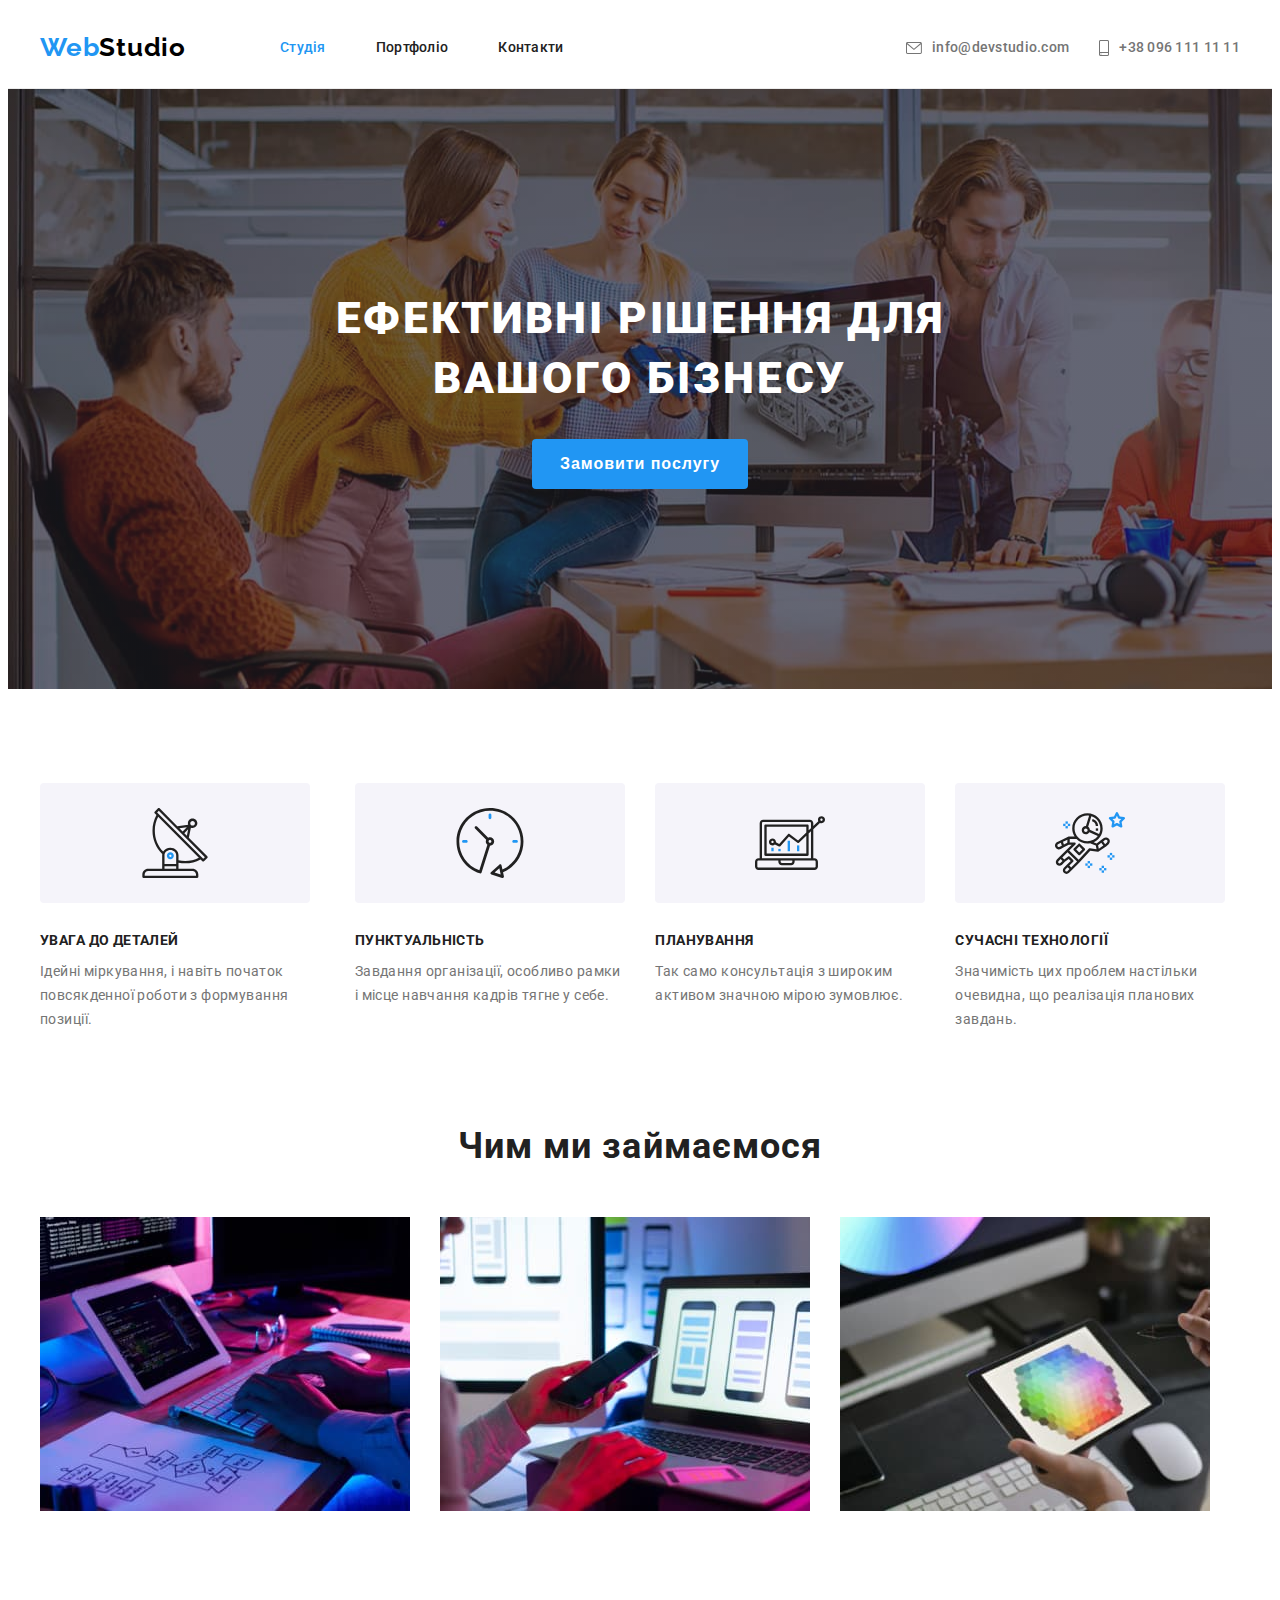
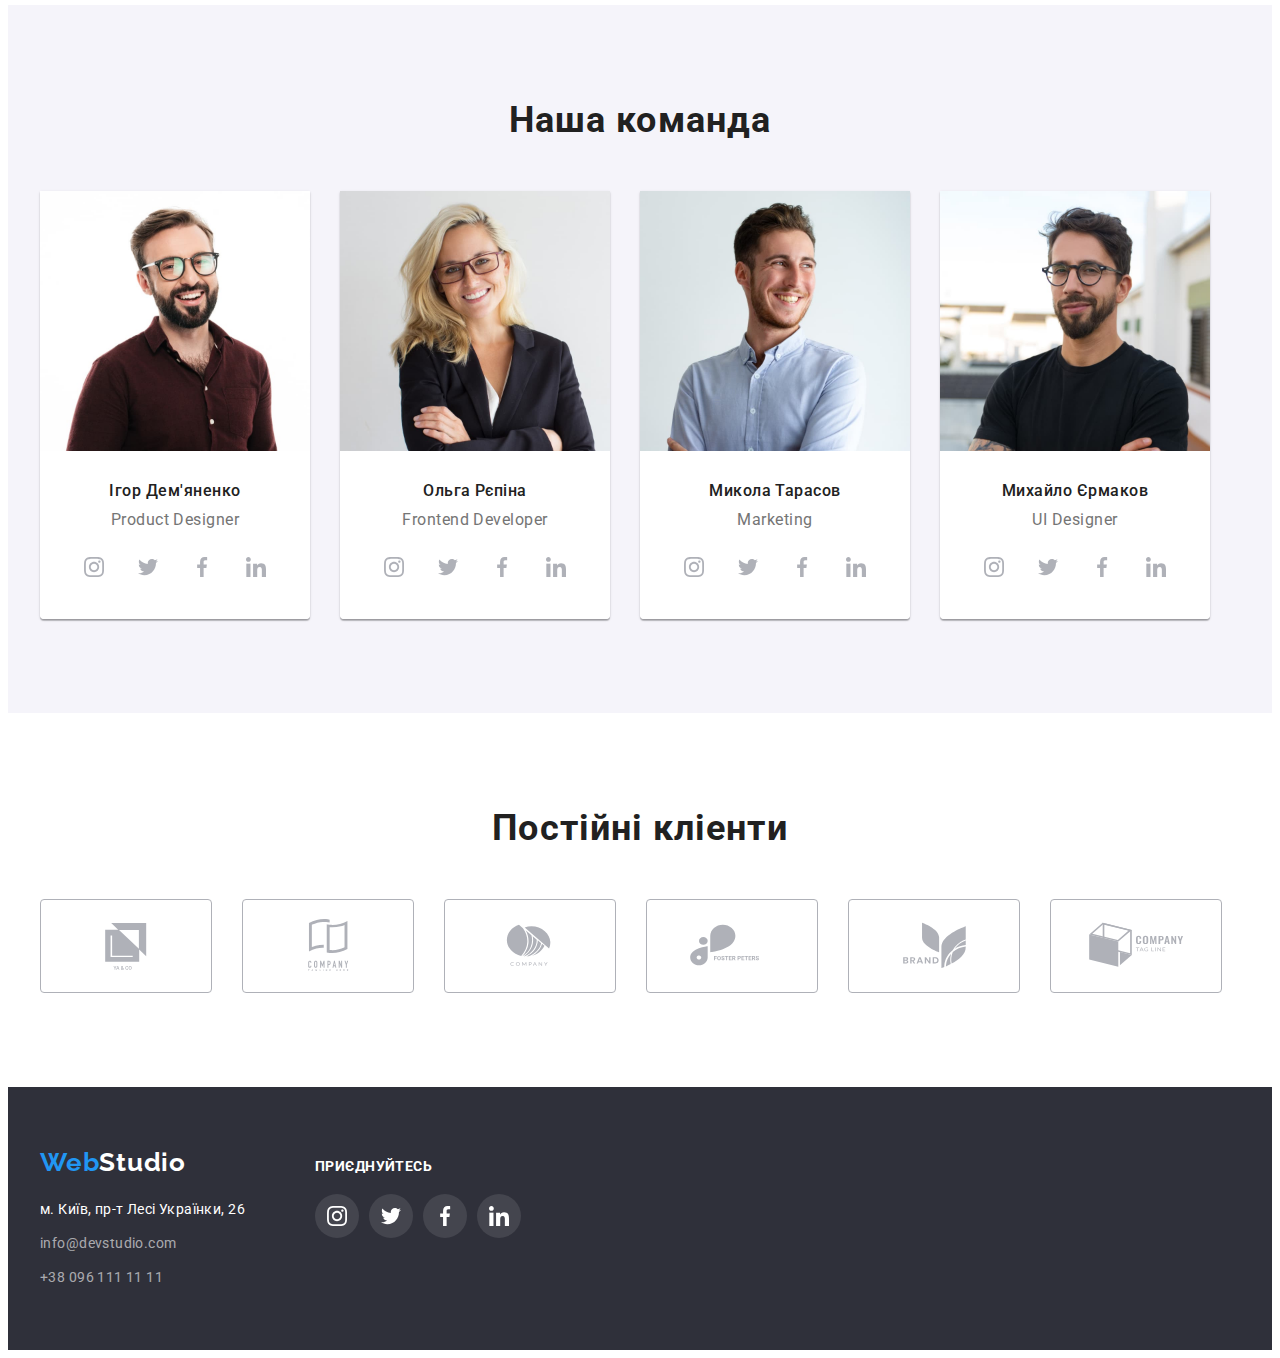
==== commit c49750c9: "add" ====
--- a/index.html
+++ b/index.html
@@ -284,7 +284,6 @@
     </section>
     <section class="clients section">
       <div class="client-constant container">
-        <div class="container">
           <h2 class="heading">Постійні кліенти</h2>
           <ul class="client-list list">
             <li class="client-list-item">
@@ -330,13 +329,11 @@
               </a>
             </li>
           </ul>
-        </div>
       </div>
     </section>
   </main>
   <footer class="ft">
-    <div class="tf-con container">
-      <div class="cont-ft">
+    <div class="container cont-ft">
         <div>
           <a class="logo-link-ft link" href="">
             <span class="logo-color-blue">Web</span><span class="logo-color-white">Studio</span>
@@ -392,7 +389,6 @@
             </li>
           </ul>
         </div>
-      </div>
     </div>
   </footer>
   </body>
--- a/css/styles.css
+++ b/css/styles.css
@@ -476,6 +476,9 @@
   margin-top: 30px;
   flex-basis: calc((100%-270px)/9);
   background: #FFFFFF;
+}
+
+.project-link-item {
   display: block;
 }
 
@@ -626,11 +629,11 @@
   letter-spacing: 0.03em;
   text-transform: uppercase;
   color: #FFFFFF;
-margin-top: 12px;
 }
 
 .cont-ft {
   display: flex;
+  align-items: baseline;
 }
 
 .social-list-ft {
